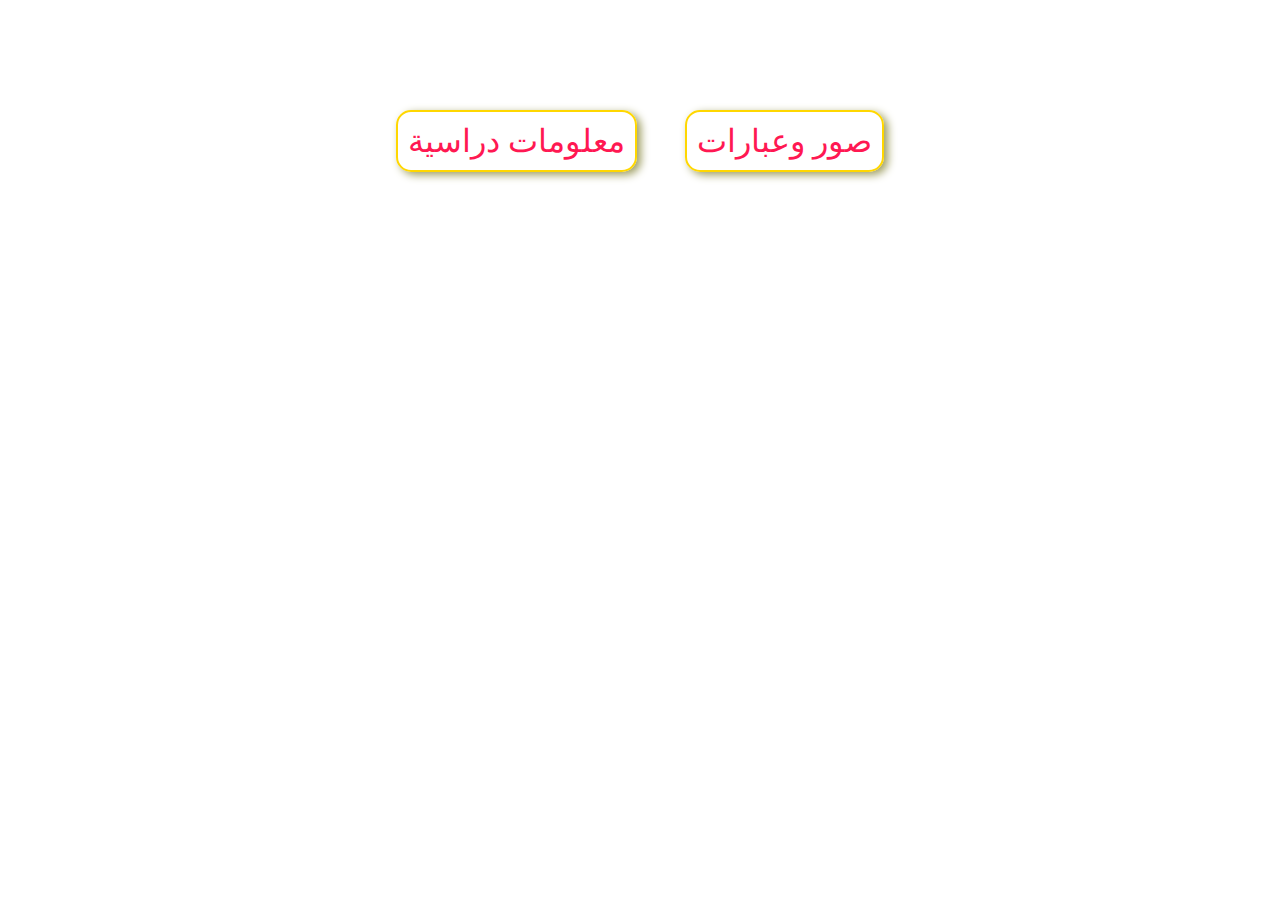
==== all.html @ abc7d6fd "Add files via upload" ====
<!DOCTYPE html>
<html lang="en">
<head>
    <meta charset="UTF-8">
    <meta http-equiv="X-UA-Compatible" content="IE=edge">
    <meta name="viewport" content="width=device-width, initial-scale=1.0">
    <title>ali 94</title>
    <link rel="stylesheet" href="./alll.css">
</head>
<body>
    <div class="div-all">

<div class="div-a-a">
    
     <a href="./school.html">معلومات دراسية </a>
    
     <a href="./coapic.html">صور وعبارات</a>
    
</div>






    </div>
</body>
</html>
---- alll.css ----
*{

margin: 0;
padding: 0;
box-sizing: border-box;

}

.div-all{
    background-image:url(./imges/bg99.jpg);
    background-size: cover;
    background-position: center;
    background-repeat: no-repeat;
    position: relative;
    width: 100%;
    height: 100vh;
    overflow: hidden;
    cursor: pointer;
    position: relative;
}

.div-a-a{
display: flex;
justify-content: center;
margin-top: 100px;

}
a{

padding: 10px;
color: rgb(255, 24, 82);
font-size: xx-large;
border: 2px solid  gold;
text-decoration: none;
border-radius: 15px;
display: inline-block;
margin: 10px 24px;
box-shadow: 4px 3px 8px rgb(158, 158, 98);

animation: 2s;
}



a:hover{

background-color: deeppink;
color: black;

}

@media screen and (max-width:450px){
    .div-a-a{
        margin-top: 60px;
        display: block;
        font-size: larger;
        align-items: center;
        text-align: center;
    }

a{
    font-size: large;
}
.div-a-a{
    padding: 7px;
}
}
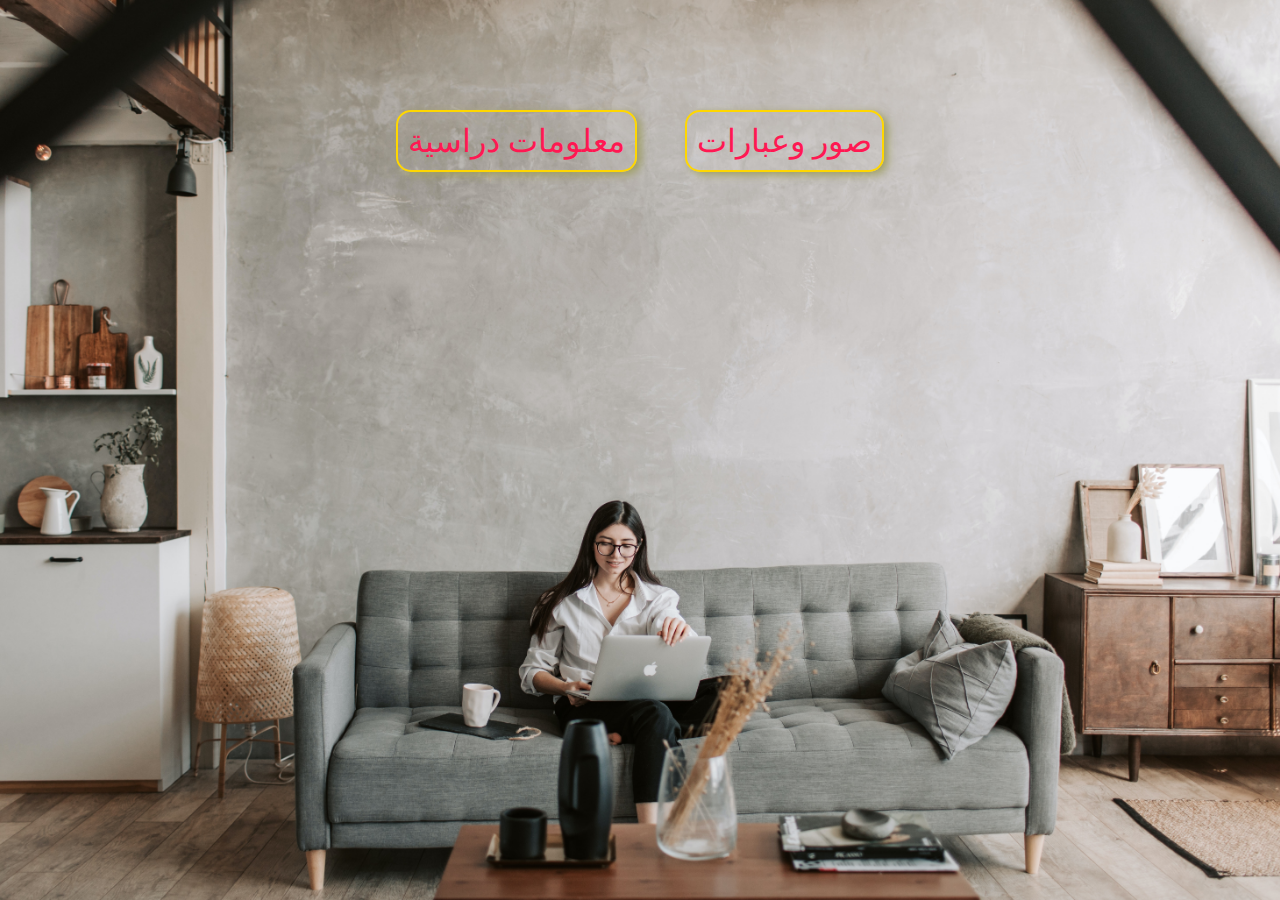
==== commit 92eb8a64: "Fixed the path issues" ====
--- a/all.html
+++ b/all.html
@@ -1,22 +1,24 @@
 <!DOCTYPE html>
 <html lang="en">
+
 <head>
     <meta charset="UTF-8">
     <meta http-equiv="X-UA-Compatible" content="IE=edge">
     <meta name="viewport" content="width=device-width, initial-scale=1.0">
     <title>ali 94</title>
-    <link rel="stylesheet" href="./alll.css">
+    <link rel="stylesheet" href="./css/alll.css">
 </head>
+
 <body>
     <div class="div-all">
 
-<div class="div-a-a">
-    
-     <a href="./school.html">معلومات دراسية </a>
-    
-     <a href="./coapic.html">صور وعبارات</a>
-    
-</div>
+        <div class="div-a-a">
+
+            <a href="./school.html">معلومات دراسية </a>
+
+            <a href="./coapic.html">صور وعبارات</a>
+
+        </div>
 
 
 
@@ -25,4 +27,5 @@
 
     </div>
 </body>
+
 </html>--- a/css/alll.css
+++ b/css/alll.css
@@ -0,0 +1,69 @@
+* {
+
+    margin: 0;
+    padding: 0;
+    box-sizing: border-box;
+
+}
+
+.div-all {
+    background-image: url(../images/bg99.jpg);
+    background-size: cover;
+    background-position: center;
+    background-repeat: no-repeat;
+    position: relative;
+    width: 100%;
+    height: 100vh;
+    overflow: hidden;
+    cursor: pointer;
+    position: relative;
+}
+
+.div-a-a {
+    display: flex;
+    justify-content: center;
+    margin-top: 100px;
+
+}
+
+a {
+
+    padding: 10px;
+    color: rgb(255, 24, 82);
+    font-size: xx-large;
+    border: 2px solid gold;
+    text-decoration: none;
+    border-radius: 15px;
+    display: inline-block;
+    margin: 10px 24px;
+    box-shadow: 4px 3px 8px rgb(158, 158, 98);
+
+    animation: 2s;
+}
+
+
+
+a:hover {
+
+    background-color: deeppink;
+    color: black;
+
+}
+
+@media screen and (max-width:450px) {
+    .div-a-a {
+        margin-top: 60px;
+        display: block;
+        font-size: larger;
+        align-items: center;
+        text-align: center;
+    }
+
+    a {
+        font-size: large;
+    }
+
+    .div-a-a {
+        padding: 7px;
+    }
+}